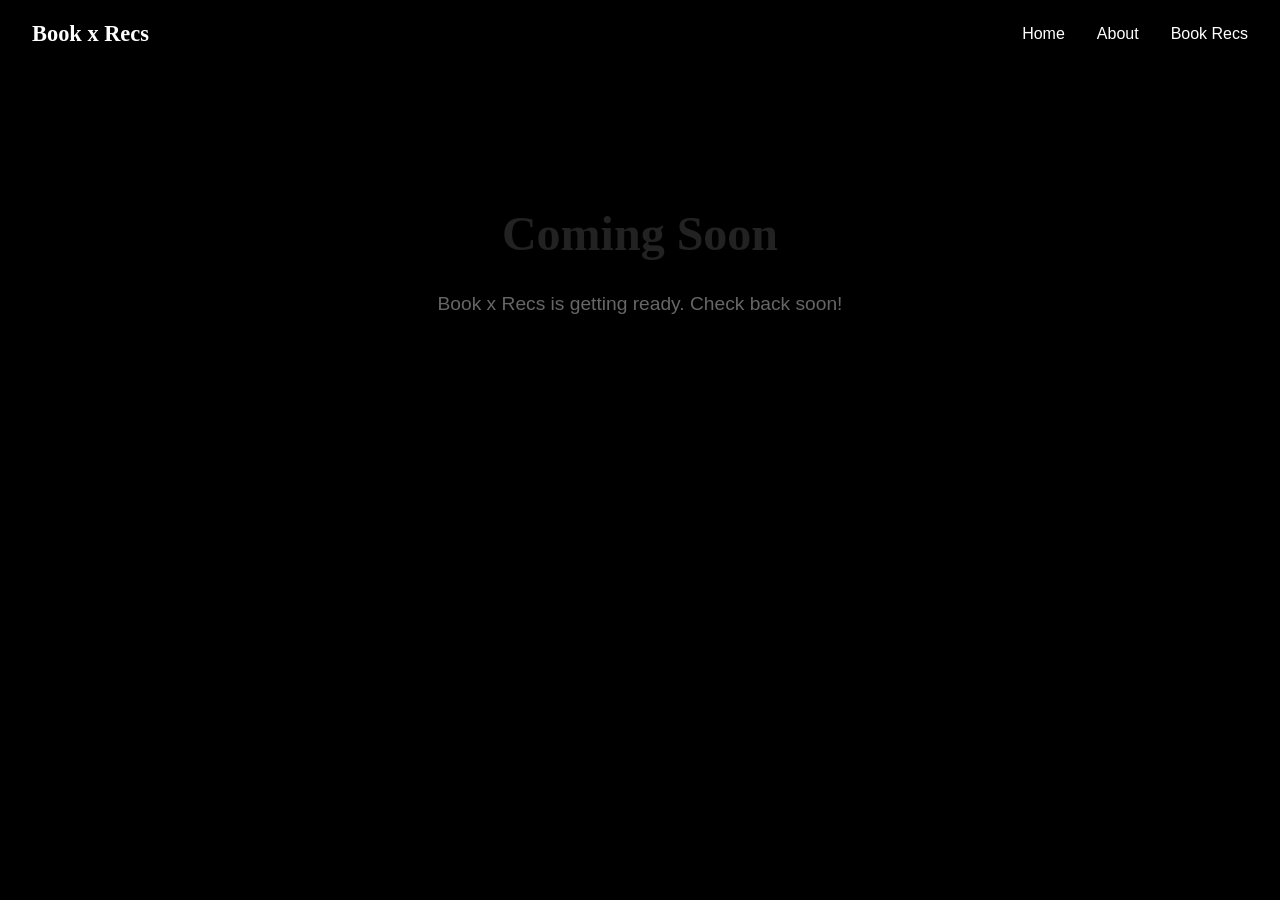
==== index.html @ 5a96cae8 "draft 1 - structure and nav bar" ====
<!DOCTYPE html>
<html lang="en">
<head>
    <meta charset="UTF-8">
    <meta name="viewport" content="width=device-width, initial-scale=1.0">
    <title>Books x Recs - Home</title>
    <link rel="stylesheet" href="css/stylesheet.css">
</head>
<body>
    <nav>
        <a href="index.html" class="logo">Book x Recs</a>
        <ul>
            <li><a href="index.html">Home</a></li>
            <li><a href="about.html">About</a></li>
            <li><a href="bookRecs.html">Book Recs</a></li>
        </ul>
    </nav>
<section class="coming-soon">
    <h1>Coming Soon</h1>
    <p>Book x Recs is getting ready. Check back soon!</p>
</section>
---- css/stylesheet.css ----
/* refresh/reset */
* {
  margin: 0;
  padding: 0;
  box-sizing: border-box;
}

/* resposivity= */
html, body {
  overflow-x: hidden;
  max-width: 100%;
}

img {
  max-width: 100%;
  height: auto;
  display: block;
}

/* Body */
body {
  font-family: 'Helvetica Neue', Arial, sans-serif;
  line-height: 1.6;
  color: #222;
  background-color: #000000;
}

/* Navigation Bar */
nav {
  position: sticky;
  top: 0;
  background-color: #000000;
  box-shadow: 0 2px 4px rgba(0, 0, 0, 0.2);
  z-index: 100;
  display: flex;
  justify-content: space-between;
  align-items: center;
  padding: 1rem 2rem;
}

.logo {
  color: #fff;
  font-size: 1.4rem;
  font-weight: 700;
  text-decoration: none;
  font-family: Georgia, 'Times New Roman', serif;
}

nav ul {
  list-style: none;
  display: flex;
  flex-wrap: wrap;
  gap: 1rem 2rem;
}

nav a {
  text-decoration: none;
  color: #fff;
  font-weight: 500;
}

nav a:hover {
  color: #d99a4e;
}

/* home page heading */
.hero {
  text-align: center;
  padding: 6rem 1rem;
}

.hero h1 {
  font-size: 3.5rem;
  margin-bottom: 0.5rem;
  font-family: Georgia, 'Times New Roman', serif;
}

.hero p {
  font-size: 1.2rem;
  color: #666;
}

/* container */
.container {
  max-width: 1000px;
  margin: 0 auto;
  padding: 2rem 1rem;
}

/* coming soon */
.coming-soon {
  text-align: center;
  padding: 8rem 1rem;
}

.coming-soon h1 {
  font-size: 3rem;
  font-family: Georgia, 'Times New Roman', serif;
  margin-bottom: 1rem;
}

.coming-soon p {
  font-size: 1.2rem;
  color: #666;
}

/* responsivity - mobile */
@media (max-width: 600px) {
  .hero h1 {
    font-size: 2.2rem;
  }

  .hero p {
    font-size: 1rem;
  }

  .hero {
    padding: 3rem 1rem;
  }

  nav ul {
    gap: 1rem;
  }
}
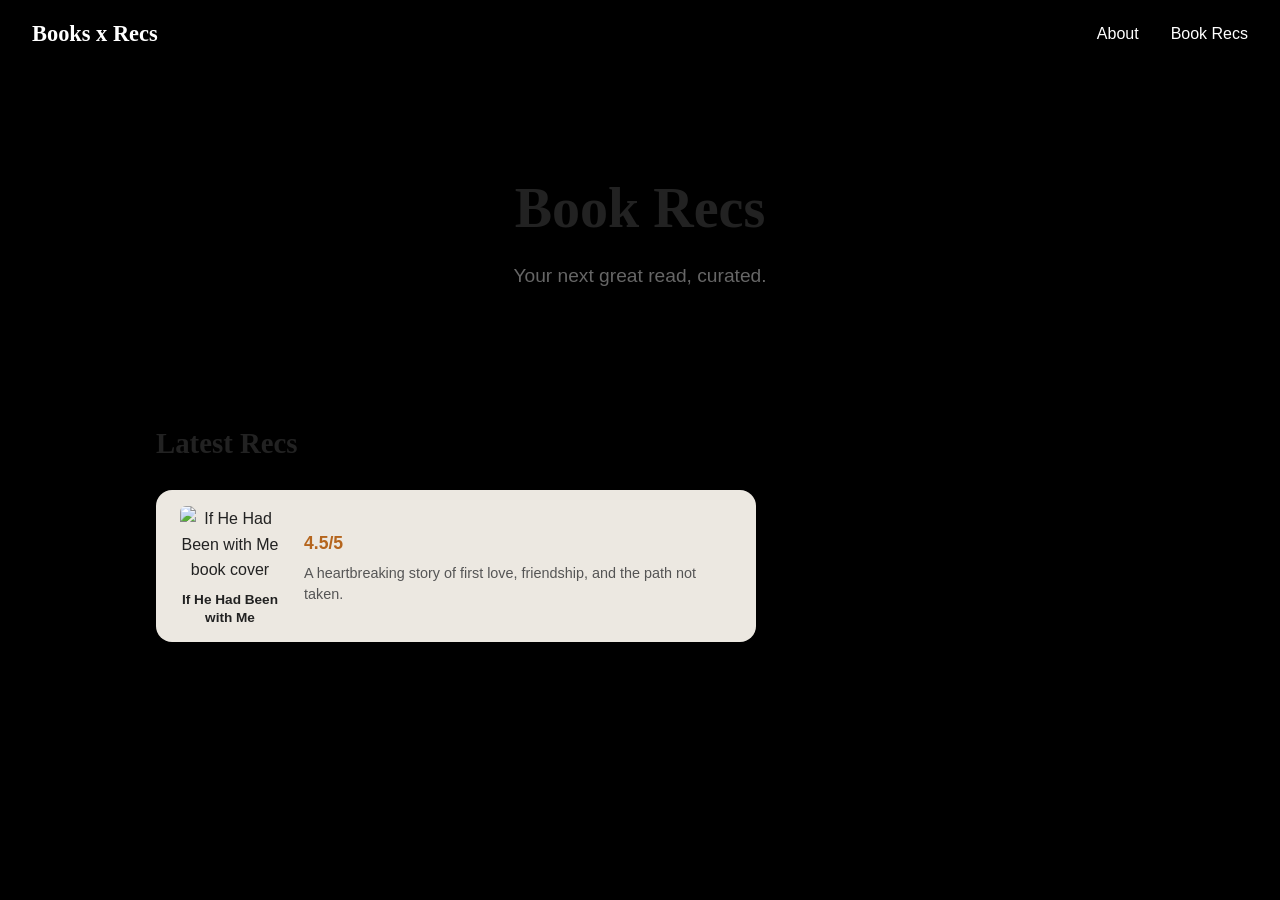
==== commit 3a2ebf0c: "updated nav bar + about and index page changes" ====
--- a/index.html
+++ b/index.html
@@ -8,14 +8,31 @@
 </head>
 <body>
     <nav>
-        <a href="index.html" class="logo">Book x Recs</a>
+        <a href="index.html" class="logo">Books x Recs</a>
         <ul>
-            <li><a href="index.html">Home</a></li>
             <li><a href="about.html">About</a></li>
             <li><a href="bookRecs.html">Book Recs</a></li>
         </ul>
     </nav>
-<section class="coming-soon">
-    <h1>Coming Soon</h1>
-    <p>Book x Recs is getting ready. Check back soon!</p>
-</section>+     <section class="hero">
+        <h1>Book Recs</h1>
+        <p>Your next great read, curated.</p>
+    </section>
+
+    <section class="book-row container">
+        <h2>Latest Recs</h2>
+        <div class="book-list">
+
+    <a href="book_recs.html" class="book-card">
+    <div class="book-cover-block">
+        <img src="https://covers.openlibrary.org/b/isbn/9781728205489-M.jpg" alt="If He Had Been with Me book cover">
+        <p class="book-title">If He Had Been with Me</p>
+    </div>
+    <div class="book-info">
+        <p class="rating">4.5/5</p>
+        <p class="book-blurb">A heartbreaking story of first love, friendship, and the path not taken.</p>
+    </div>
+    </a>
+
+        </div>
+        </section>
--- a/css/stylesheet.css
+++ b/css/stylesheet.css
@@ -86,6 +86,86 @@
   margin: 0 auto;
   padding: 2rem 1rem;
 }
+/* about page */
+.about h1 {
+  font-size: 2.5rem;
+  font-family: Georgia, 'Times New Roman', serif;
+  margin-bottom: 1.5rem;
+}
+
+.about p {
+  font-size: 1.1rem;
+  color: #444;
+  margin-bottom: 1rem;
+  max-width: 650px;
+}
+
+/*home page*/
+.book-row h2 {
+  font-family: Georgia, 'Times New Roman', serif;
+  font-size: 1.8rem;
+  margin-bottom: 1.5rem;
+}
+
+.book-list {
+  display: flex;
+  flex-direction: column;   /* cards now stack vertically since each one is wide */
+  gap: 1.5rem;
+}
+
+.book-card {
+  background-color: #ece8e1;
+  border-radius: 16px;       /* rounded rectangle */
+  padding: 1rem 1.5rem;
+  text-decoration: none;
+  color: #222;
+  display: flex;
+  flex-direction: row;       /* horizontal layout */
+  align-items: center;
+  gap: 1.5rem;
+  box-shadow: 0 2px 6px rgba(0, 0, 0, 0.08);
+  transition: transform 0.15s ease;
+  max-width: 600px;
+}
+
+.book-card:hover {
+  transform: translateY(-4px);
+}
+
+.book-cover-block {
+  flex: 0 0 auto;
+  text-align: center;
+  width: 100px;
+}
+
+.book-cover-block img {
+  width: 100%;
+  border-radius: 6px;
+  margin-bottom: 0.5rem;
+}
+
+.book-cover-block .book-title {
+  font-size: 0.85rem;
+  font-weight: 600;
+  line-height: 1.3;
+}
+
+.book-info {
+  flex: 1;
+}
+
+.book-info .rating {
+  font-weight: 700;
+  color: #b5651d;
+  font-size: 1.1rem;
+  margin-bottom: 0.4rem;
+}
+
+.book-info .book-blurb {
+  font-size: 0.9rem;
+  color: #555;
+  line-height: 1.4;
+}
 
 /* coming soon */
 .coming-soon {
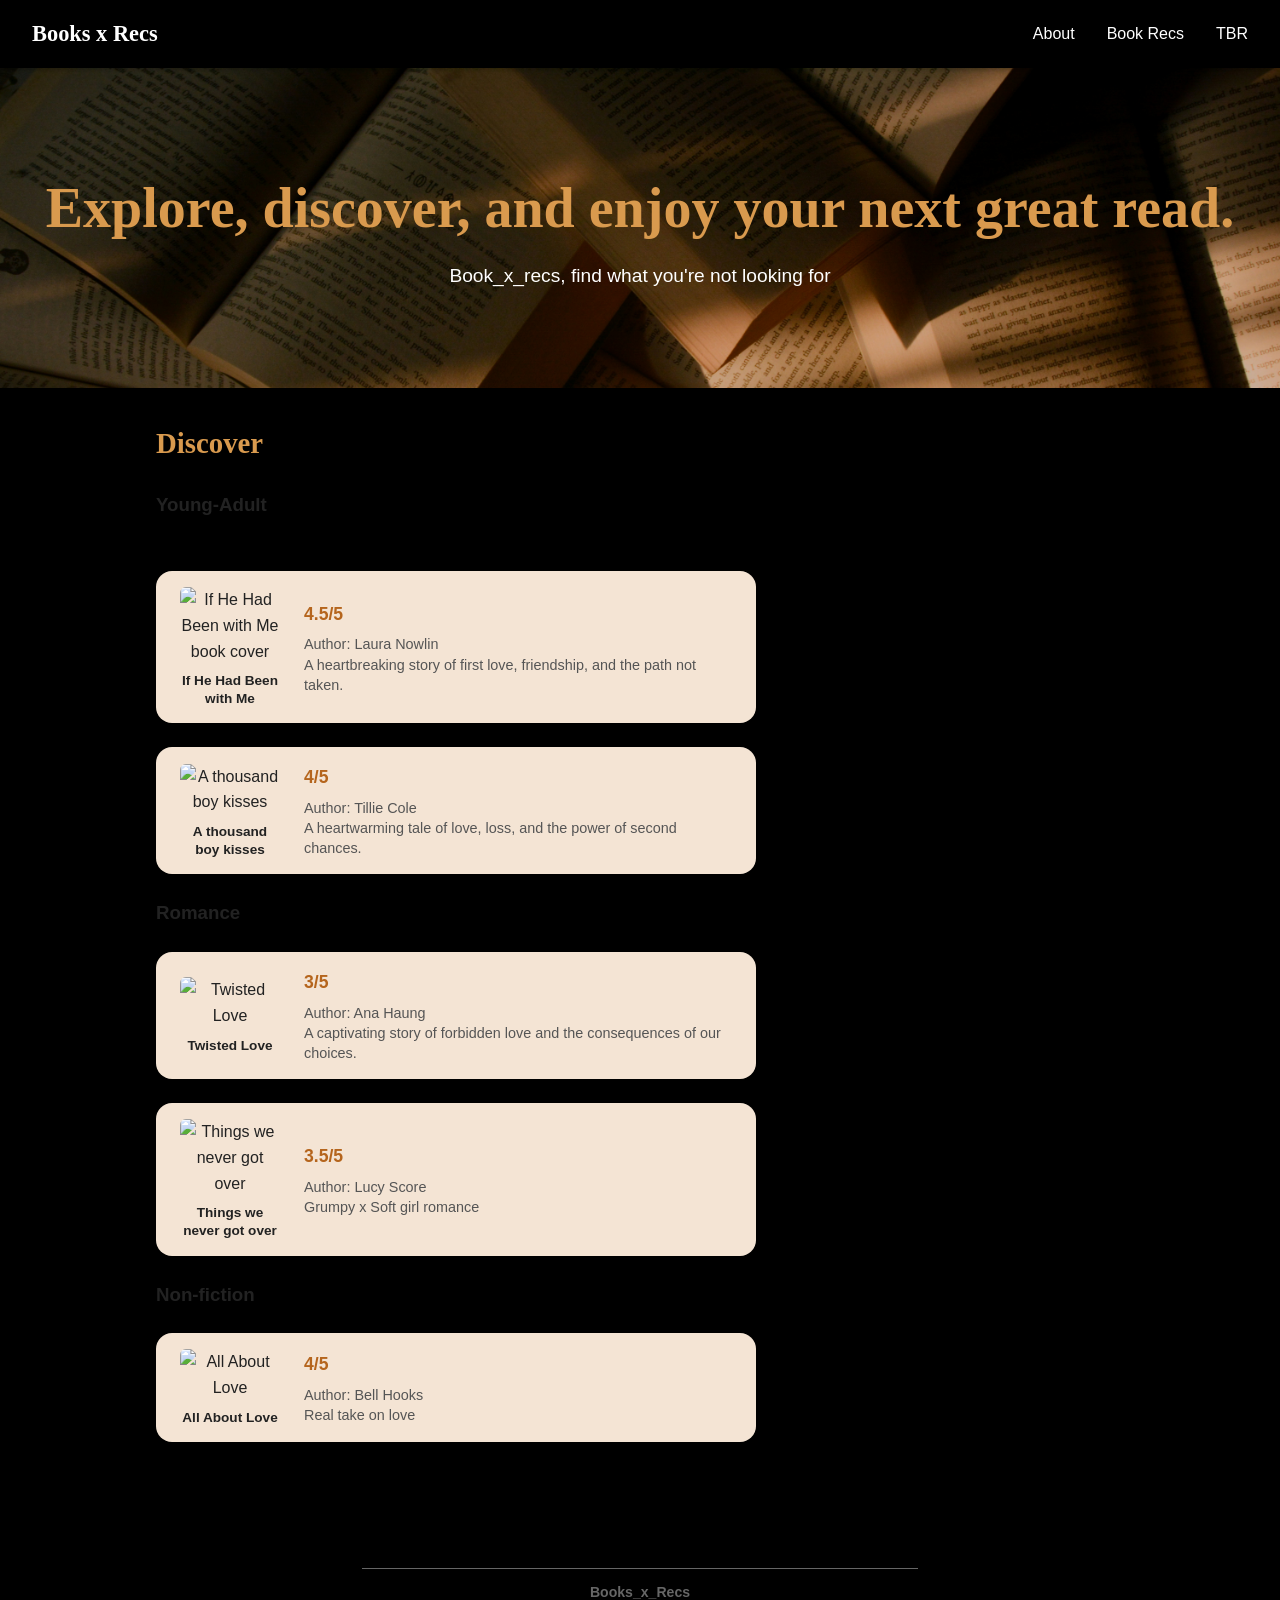
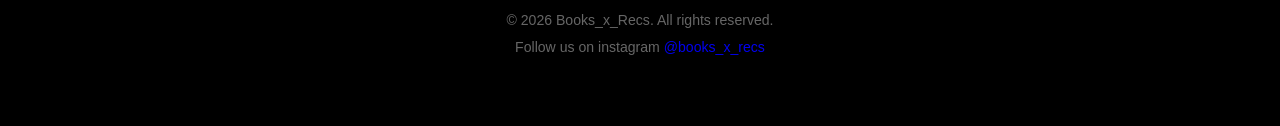
==== commit a4d5e418: "index + abouts updated" ====
--- a/index.html
+++ b/index.html
@@ -12,27 +12,88 @@
         <ul>
             <li><a href="about.html">About</a></li>
             <li><a href="bookRecs.html">Book Recs</a></li>
+            <li><a href="tbr.html">TBR</a></li>
         </ul>
     </nav>
      <section class="hero">
-        <h1>Book Recs</h1>
-        <p>Your next great read, curated.</p>
+        <h1>Explore, discover, and enjoy your next great read.</h1>
+        <p>Book_x_recs, find what you're not looking for</p>
     </section>
 
     <section class="book-row container">
-        <h2>Latest Recs</h2>
+        <h2>Discover</h2>
+         <h3> Young-Adult</h3>
+    </br><br>
         <div class="book-list">
 
-    <a href="book_recs.html" class="book-card">
+    <a href="bookRecs.html" class="book-card">
     <div class="book-cover-block">
         <img src="https://covers.openlibrary.org/b/isbn/9781728205489-M.jpg" alt="If He Had Been with Me book cover">
         <p class="book-title">If He Had Been with Me</p>
     </div>
     <div class="book-info">
         <p class="rating">4.5/5</p>
+         <p class="book-blurb">Author: Laura Nowlin</p>
         <p class="book-blurb">A heartbreaking story of first love, friendship, and the path not taken.</p>
     </div>
     </a>
 
+    <a href="bookRecs.html" class="book-card">
+    <div class="book-cover-block">
+        <img src="https://covers.openlibrary.org/b/isbn/9781504757638.jpg" alt="A thousand boy kisses">
+        <p class="book-title">A thousand boy kisses</p>
+    </div>
+    <div class="book-info">
+        <p class="rating">4/5</p>
+         <p class="book-blurb">Author: Tillie Cole</p>
+        <p class="book-blurb">A heartwarming tale of love, loss, and the power of second chances.</p>
+    </div>
+
+    </a>
+    <h3> Romance </h3>
+     <a href="bookRecs.html" class="book-card">
+         <div class="book-cover-block">
+        <img src="https://covers.openlibrary.org/b/isbn/9781735056678.jpg" alt="Twisted Love">
+        <p class="book-title">Twisted Love</p>
         </div>
-        </section>+        <div class="book-info">
+            <p class="rating">3/5</p>
+             <p class="book-blurb">Author: Ana Haung</p>
+            <p class="book-blurb">A captivating story of forbidden love and the consequences of our choices.</p>
+        </div>
+     </a>
+     <a href="bookRecs.html" class="book-card">
+         <div class="book-cover-block">
+        <img src="https://covers.openlibrary.org/b/isbn/9781728278872.jpg" alt="Things we never got over">
+        <p class="book-title">Things we never got over</p>
+        </div>
+        <div class="book-info">
+            <p class="rating">3.5/5</p>
+            <p class="book-blurb">Author: Lucy Score</p>
+              <p class="book-blurb">Grumpy x Soft girl romance</p>
+        </div>
+     </a>
+
+     <h3> Non-fiction </h3>
+     <a href="bookRecs.html" class="book-card">
+         <div class="book-cover-block">
+        <img src="https://covers.openlibrary.org/b/isbn/9780060959470.jpg" alt="All About Love">
+        <p class="book-title">All About Love</p>
+        </div>
+        <div class="book-info">
+            <p class="rating">4/5</p>
+            <p class="book-blurb">Author: Bell Hooks</p>         
+            <p class="book-blurb">Real take on love </p>
+        </div>
+     </a>
+    
+    <!-- Footer -->
+  <footer class="footer">
+    <div class="footer-divider"></div>
+    <p><strong class="footer-brand">Books_x_Recs</strong></p>
+    <p>© 2026 Books_x_Recs. All rights reserved.</p>
+    <p> Follow us on instagram <a href="https://www.instagram.com/books_x_recs" target="_blank" rel="noopener noreferrer">@books_x_recs</a></p>
+  </footer>
+   
+    </div>
+    </section>
--- a/css/stylesheet.css
+++ b/css/stylesheet.css
@@ -67,17 +67,20 @@
 .hero {
   text-align: center;
   padding: 6rem 1rem;
+  background-image: url('../images/image_hero2.jpg');
+  background-size: cover;
 }
 
 .hero h1 {
   font-size: 3.5rem;
   margin-bottom: 0.5rem;
   font-family: Georgia, 'Times New Roman', serif;
+  color: #d99a4e;
 }
 
 .hero p {
   font-size: 1.2rem;
-  color: #666;
+  color: #fff;
 }
 
 /* container */
@@ -87,15 +90,24 @@
   padding: 2rem 1rem;
 }
 /* about page */
+.about{
+  background-image: url('../images/about2.jpg');
+  background-size: cover;
+  padding: 2rem 1rem;
+  background-repeat: no-repeat;
+
+  
+}
 .about h1 {
   font-size: 2.5rem;
   font-family: Georgia, 'Times New Roman', serif;
   margin-bottom: 1.5rem;
+  color: #d99a4e;
 }
 
 .about p {
   font-size: 1.1rem;
-  color: #444;
+  color: #fff;
   margin-bottom: 1rem;
   max-width: 650px;
 }
@@ -105,6 +117,7 @@
   font-family: Georgia, 'Times New Roman', serif;
   font-size: 1.8rem;
   margin-bottom: 1.5rem;
+  color: #d99a4e;
 }
 
 .book-list {
@@ -114,7 +127,7 @@
 }
 
 .book-card {
-  background-color: #ece8e1;
+  background-color: #f4e4d4;
   border-radius: 16px;       /* rounded rectangle */
   padding: 1rem 1.5rem;
   text-decoration: none;
@@ -183,7 +196,40 @@
   font-size: 1.2rem;
   color: #666;
 }
-
+ /* Footer  */
+
+.footer {
+  background: #000;
+  color: #666;
+  text-align: center;
+  padding: 30px 20px;
+  margin-top: 60px;
+  font-size: 0.88rem;
+  width: 100%;
+  box-sizing: border-box;
+}
+
+.footer p {
+  margin: 5px 0;
+}
+
+.footer a {
+  text-decoration: none;
+}
+
+.footer a:hover {
+  text-decoration: underline;
+}
+
+/* Footer brand name */
+.footer-brand {
+  color: var(--white);
+}
+.footer-divider {
+  border-top: 1px solid #666;
+  margin: 12px auto;
+  width: 60%;
+}
 /* responsivity - mobile */
 @media (max-width: 600px) {
   .hero h1 {
@@ -201,4 +247,5 @@
   nav ul {
     gap: 1rem;
   }
+
 }
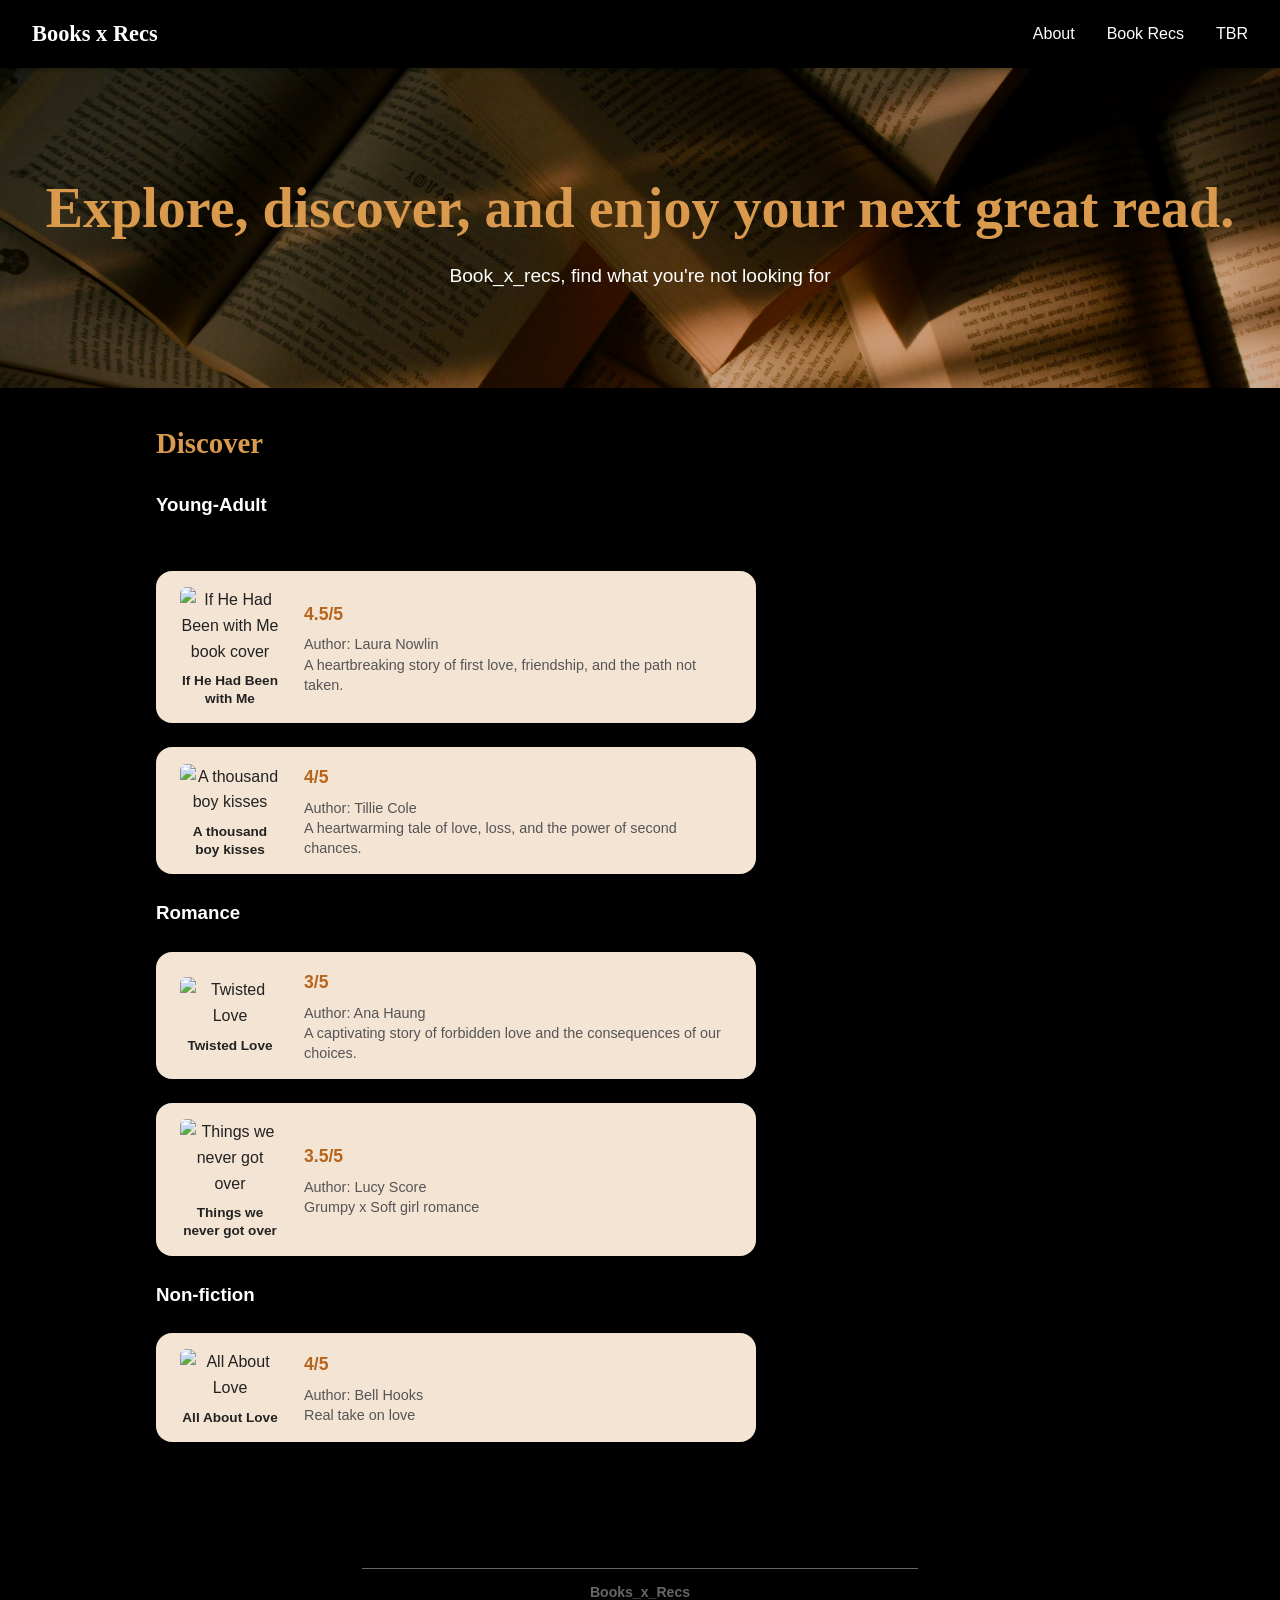
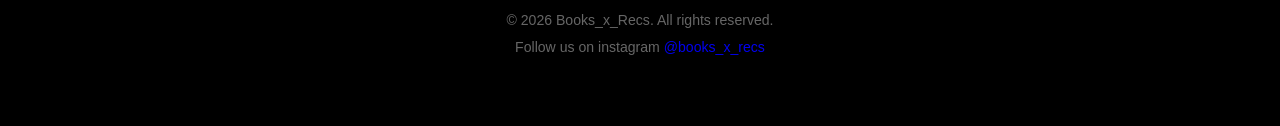
==== commit f5349037: "updated responsivity 2" ====
--- a/index.html
+++ b/index.html
@@ -97,3 +97,4 @@
    
     </div>
     </section>
+<script src="menu.js"></script>
--- a/css/stylesheet.css
+++ b/css/stylesheet.css
@@ -119,6 +119,9 @@
   margin-bottom: 1.5rem;
   color: #d99a4e;
 }
+.book-row h3{
+  color: #fff;
+}
 
 .book-list {
   display: flex;
@@ -247,5 +250,22 @@
   nav ul {
     gap: 1rem;
   }
+  .menu-toggle {
+        display: block;
+        font-size: 2rem;
+        background: none;
+        border: none;
+        cursor: pointer;
+    }
+
+    .nav-links {
+        display: none;
+        flex-direction: column;
+        width: 100%;
+    }
+
+    .nav-links.active {
+        display: flex;
+    }
 
 }
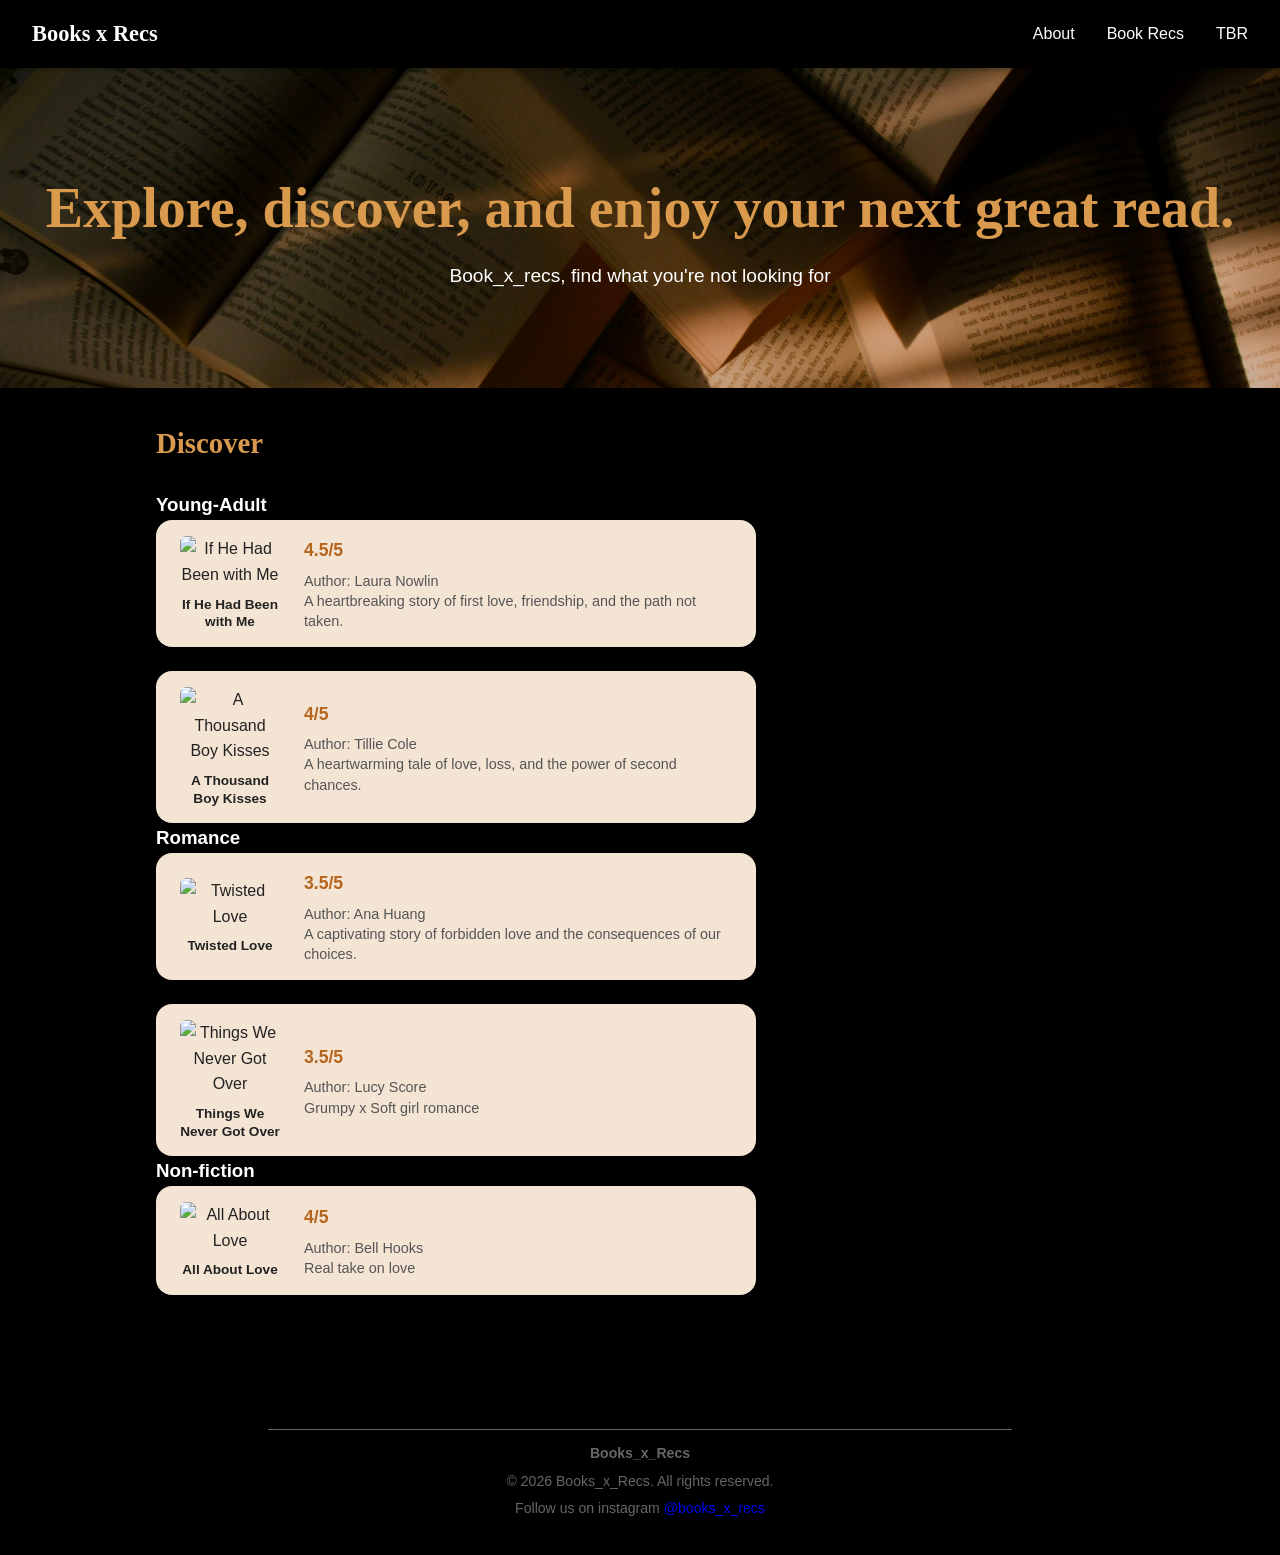
==== commit 64a80fc2: "javascript files added, changes made" ====
--- a/index.html
+++ b/index.html
@@ -9,7 +9,8 @@
 <body>
     <nav>
         <a href="index.html" class="logo">Books x Recs</a>
-        <ul>
+        <button class="menu-toggle">☰</button>
+        <ul class="nav-links">
             <li><a href="about.html">About</a></li>
             <li><a href="bookRecs.html">Book Recs</a></li>
             <li><a href="tbr.html">TBR</a></li>
@@ -20,72 +21,14 @@
         <p>Book_x_recs, find what you're not looking for</p>
     </section>
 
-    <section class="book-row container">
+   <section class="book-row container">
         <h2>Discover</h2>
-         <h3> Young-Adult</h3>
-    </br><br>
-        <div class="book-list">
+        <div id="book-rows">
+            <!-- rendered by js/render-home.js from js/books-data.js -->
+        </div>
+    </section>
+ 
 
-    <a href="bookRecs.html" class="book-card">
-    <div class="book-cover-block">
-        <img src="https://covers.openlibrary.org/b/isbn/9781728205489-M.jpg" alt="If He Had Been with Me book cover">
-        <p class="book-title">If He Had Been with Me</p>
-    </div>
-    <div class="book-info">
-        <p class="rating">4.5/5</p>
-         <p class="book-blurb">Author: Laura Nowlin</p>
-        <p class="book-blurb">A heartbreaking story of first love, friendship, and the path not taken.</p>
-    </div>
-    </a>
-
-    <a href="bookRecs.html" class="book-card">
-    <div class="book-cover-block">
-        <img src="https://covers.openlibrary.org/b/isbn/9781504757638.jpg" alt="A thousand boy kisses">
-        <p class="book-title">A thousand boy kisses</p>
-    </div>
-    <div class="book-info">
-        <p class="rating">4/5</p>
-         <p class="book-blurb">Author: Tillie Cole</p>
-        <p class="book-blurb">A heartwarming tale of love, loss, and the power of second chances.</p>
-    </div>
-
-    </a>
-    <h3> Romance </h3>
-     <a href="bookRecs.html" class="book-card">
-         <div class="book-cover-block">
-        <img src="https://covers.openlibrary.org/b/isbn/9781735056678.jpg" alt="Twisted Love">
-        <p class="book-title">Twisted Love</p>
-        </div>
-        <div class="book-info">
-            <p class="rating">3/5</p>
-             <p class="book-blurb">Author: Ana Haung</p>
-            <p class="book-blurb">A captivating story of forbidden love and the consequences of our choices.</p>
-        </div>
-     </a>
-     <a href="bookRecs.html" class="book-card">
-         <div class="book-cover-block">
-        <img src="https://covers.openlibrary.org/b/isbn/9781728278872.jpg" alt="Things we never got over">
-        <p class="book-title">Things we never got over</p>
-        </div>
-        <div class="book-info">
-            <p class="rating">3.5/5</p>
-            <p class="book-blurb">Author: Lucy Score</p>
-              <p class="book-blurb">Grumpy x Soft girl romance</p>
-        </div>
-     </a>
-
-     <h3> Non-fiction </h3>
-     <a href="bookRecs.html" class="book-card">
-         <div class="book-cover-block">
-        <img src="https://covers.openlibrary.org/b/isbn/9780060959470.jpg" alt="All About Love">
-        <p class="book-title">All About Love</p>
-        </div>
-        <div class="book-info">
-            <p class="rating">4/5</p>
-            <p class="book-blurb">Author: Bell Hooks</p>         
-            <p class="book-blurb">Real take on love </p>
-        </div>
-     </a>
     
     <!-- Footer -->
   <footer class="footer">
@@ -97,4 +40,9 @@
    
     </div>
     </section>
-<script src="menu.js"></script>+
+    <script src="menu.js"></script>
+    <script src="js/bookData.js"></script>
+    <script src="js/renderIndex.js"></script>
+</body>
+</html>
--- a/css/stylesheet.css
+++ b/css/stylesheet.css
@@ -233,6 +233,273 @@
   margin: 12px auto;
   width: 60%;
 }
+.menu-toggle {
+    display: none;
+}
+
+nav {
+    display: flex;
+    justify-content: space-between;
+    align-items: center;
+}
+/* ── Book Recs Page ── */
+.recs-hero {
+  text-align: center;
+  padding: 4rem 1rem 2rem;
+  background-color: #000;
+  background-image: url('../images/bookReview1.jpg');
+  background-size: cover;
+  background-position: center;
+  height: 350px;
+}
+
+.recs-hero h1 {
+  font-family: Georgia, 'Times New Roman', serif;
+  font-size: 3rem;
+  color: #d99a4e;
+  margin-bottom: 0.5rem;
+}
+
+.recs-hero p {
+  color: #fff;
+  font-size: 1.1rem;
+}
+
+.recs-container {
+  padding-top: 2rem;
+}
+
+.category-block {
+  margin-bottom: 3rem;
+}
+
+.category-title {
+  font-family: Georgia, 'Times New Roman', serif;
+  font-size: 1.6rem;
+  color: #d99a4e;
+  border-bottom: 1px solid #333;
+  padding-bottom: 0.5rem;
+  margin-bottom: 1.5rem;
+}
+
+.trope-tag {
+  font-style: italic;
+  color: #b5651d !important;
+  font-size: 0.85rem !important;
+}
+
+
+/* ── Individual Book Page ── */
+.book-page {
+  padding-top: 3rem;
+  padding-bottom: 3rem;
+  color: #fff;
+}
+
+.book-page-header {
+  display: flex;
+  flex-direction: row;
+  gap: 2rem;
+  align-items: flex-start;
+  margin-bottom: 3rem;
+}
+
+.book-page-cover {
+  width: 140px;
+  border-radius: 8px;
+  flex-shrink: 0;
+  box-shadow: 0 4px 16px rgba(0,0,0,0.4);
+}
+
+.book-page-meta {
+  display: flex;
+  flex-direction: column;
+  gap: 0.5rem;
+}
+
+.book-page-title {
+  font-family: Georgia, 'Times New Roman', serif;
+  font-size: 2rem;
+  color: #d99a4e;
+}
+
+.book-page-author {
+  font-size: 1rem;
+  color: #ccc;
+}
+
+.book-page-rating {
+  font-size: 1.2rem;
+  font-weight: 700;
+  color: #b5651d;
+}
+
+.book-page-tropes {
+  font-style: italic;
+  font-size: 0.9rem;
+  color: #aaa;
+}
+
+/* Review section */
+.book-review-section {
+  margin-bottom: 3rem;
+}
+
+.section-heading {
+  font-family: Georgia, 'Times New Roman', serif;
+  font-size: 1.4rem;
+  color: #d99a4e;
+  margin-bottom: 1rem;
+  border-bottom: 1px solid #333;
+  padding-bottom: 0.4rem;
+}
+
+.book-review-section p {
+  color: #ddd;
+  font-size: 0.97rem;
+  line-height: 1.8;
+  margin-bottom: 1rem;
+}
+
+.review-verdict {
+  font-style: italic;
+  color: #b5651d !important;
+  font-weight: 600;
+}
+
+/* Comments section */
+.comments-section {
+  margin-bottom: 3rem;
+}
+
+.comments-subtext {
+  color: #aaa;
+  font-size: 0.9rem;
+  margin-bottom: 1.2rem;
+}
+
+.comment-form {
+  display: flex;
+  flex-direction: column;
+  gap: 0.75rem;
+  margin-bottom: 2rem;
+}
+
+.comment-input,
+.comment-textarea {
+  background-color: #1a1a1a;
+  border: 1px solid #444;
+  border-radius: 8px;
+  padding: 0.75rem 1rem;
+  color: #fff;
+  font-family: 'Helvetica Neue', Arial, sans-serif;
+  font-size: 0.95rem;
+  width: 100%;
+  resize: vertical;
+}
+
+.comment-input::placeholder,
+.comment-textarea::placeholder {
+  color: #666;
+}
+
+.comment-input:focus,
+.comment-textarea:focus {
+  outline: none;
+  border-color: #d99a4e;
+}
+
+.comment-btn {
+  align-self: flex-start;
+  background-color: #d99a4e;
+  color: #000;
+  border: none;
+  border-radius: 8px;
+  padding: 0.6rem 1.6rem;
+  font-weight: 700;
+  font-size: 0.95rem;
+  cursor: pointer;
+  transition: background-color 0.15s ease;
+}
+
+.comment-btn:hover {
+  background-color: #b5651d;
+  color: #fff;
+}
+
+.comment-card {
+  background-color: #1a1a1a;
+  border: 1px solid #2a2a2a;
+  border-radius: 10px;
+  padding: 1rem 1.2rem;
+  margin-bottom: 1rem;
+}
+
+.comment-author {
+  font-weight: 700;
+  color: #d99a4e;
+  font-size: 0.9rem;
+  margin-bottom: 0.4rem;
+}
+
+.comment-body {
+  color: #ccc;
+  font-size: 0.92rem;
+  line-height: 1.6;
+}
+
+/* Back link */
+.back-link-wrap {
+  margin-top: 1rem;
+}
+
+.back-link {
+  color: #d99a4e;
+  text-decoration: none;
+  font-size: 0.9rem;
+  font-weight: 600;
+}
+
+.back-link:hover {
+  text-decoration: underline;
+}
+
+/* ── Star Rating ── */
+.star-rating-wrap {
+  display: flex;
+  flex-direction: column;
+  gap: 0.3rem;
+}
+
+.star-label {
+  color: #aaa;
+  font-size: 0.88rem;
+}
+
+.stars {
+  display: flex;
+  gap: 0.2rem;
+}
+
+.star {
+  font-size: 1.8rem;
+  color: #444;
+  cursor: pointer;
+  transition: color 0.1s ease;
+  user-select: none;
+}
+
+.star.active {
+  color: #d99a4e;
+}
+
+.comment-stars {
+  color: #d99a4e;
+  font-size: 1rem;
+  margin-bottom: 0.3rem;
+  letter-spacing: 0.05rem;
+}
+
 /* responsivity - mobile */
 @media (max-width: 600px) {
   .hero h1 {
@@ -246,26 +513,48 @@
   .hero {
     padding: 3rem 1rem;
   }
-
-  nav ul {
-    gap: 1rem;
+  .book-page-header {
+    flex-direction: column;
+    align-items: center;
+    text-align: center;
+  }
+
+  .book-page-title {
+    font-size: 1.5rem;
   }
   .menu-toggle {
         display: block;
-        font-size: 2rem;
+        font-size: 1.5rem;
         background: none;
         border: none;
         cursor: pointer;
+        z-index: 1001;
+        color: #fff;
     }
 
+
     .nav-links {
-        display: none;
+        position: fixed;
+        top: 0;
+        right: -100%; 
+
+        width: 70%;
+        height: 100vh;
+
+        background: black;
+
+        display: flex;
         flex-direction: column;
-        width: 100%;
+        gap: 2rem;
+
+        padding: 6rem 2rem;
+
+        transition: 0.3s ease;
+        z-index: 1000;
     }
 
+
     .nav-links.active {
-        display: flex;
+        right: 0; /* slides in */
     }
-
 }
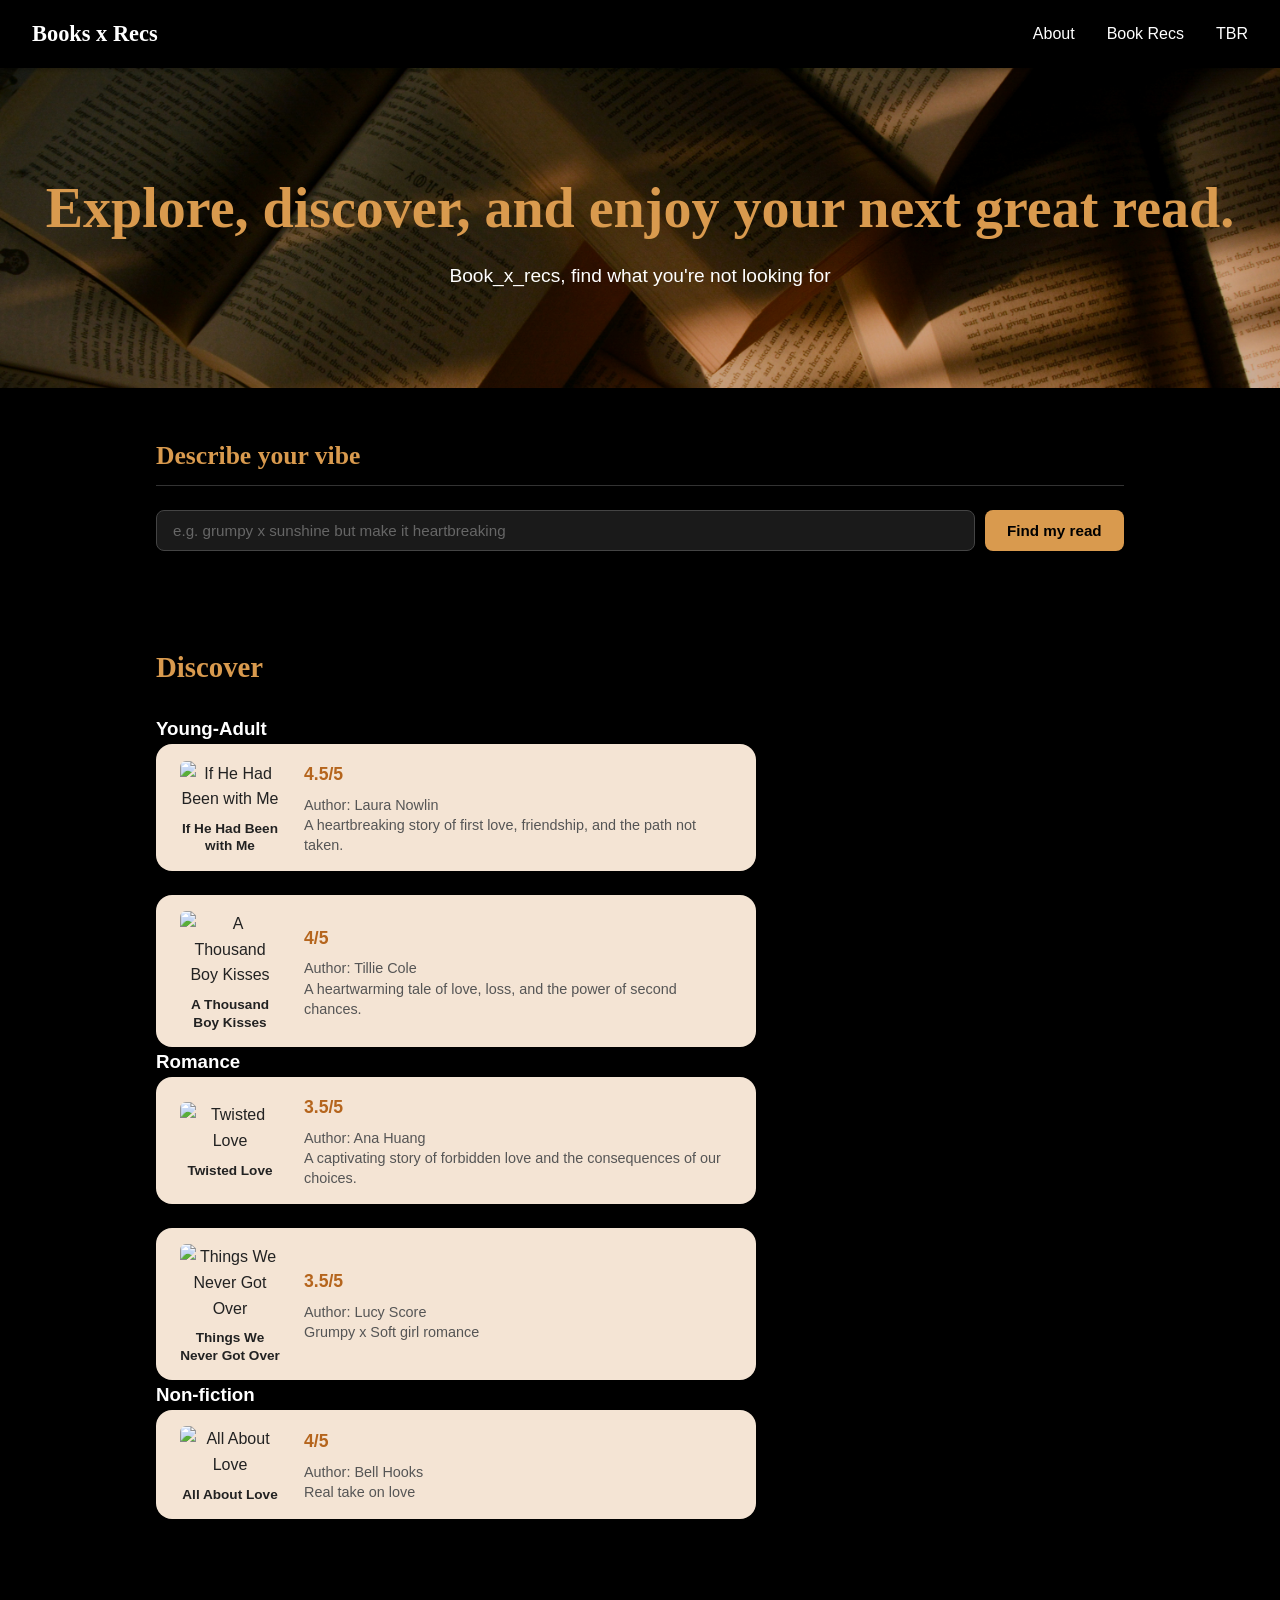
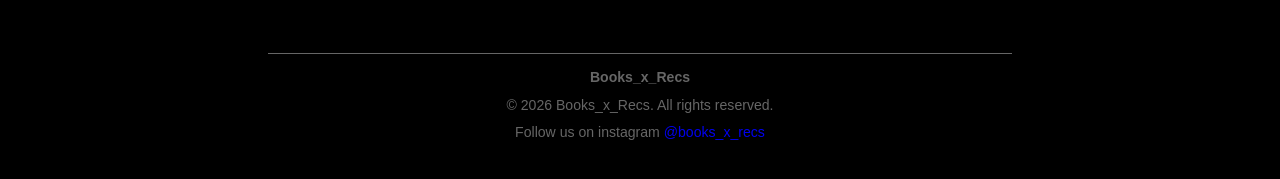
==== commit 0bf30bdb: "gemini seacrh function updated" ====
--- a/index.html
+++ b/index.html
@@ -21,15 +21,25 @@
         <p>Book_x_recs, find what you're not looking for</p>
     </section>
 
+    <section class="container">
+        <div class="vibe-search-block">
+            <h2 class="category-title">Describe your vibe</h2>
+            <form id="vibe-search-form" class="vibe-search-form">
+                <input type="text" id="vibe-search-input" placeholder="e.g. grumpy x sunshine but make it heartbreaking" maxlength="200">
+                <button type="submit">Find my read</button>
+            </form>
+            <p id="vibe-search-status" class="vibe-search-status"></p>
+            <div id="vibe-search-results" class="book-list"></div>
+        </div>
+    </section>
+
    <section class="book-row container">
         <h2>Discover</h2>
         <div id="book-rows">
-            <!-- rendered by js/render-home.js from js/books-data.js -->
+            <!-- rendered by js/renderIndex.js from js/bookData.js -->
         </div>
     </section>
- 
 
-    
     <!-- Footer -->
   <footer class="footer">
     <div class="footer-divider"></div>
@@ -37,12 +47,10 @@
     <p>© 2026 Books_x_Recs. All rights reserved.</p>
     <p> Follow us on instagram <a href="https://www.instagram.com/books_x_recs" target="_blank" rel="noopener noreferrer">@books_x_recs</a></p>
   </footer>
-   
-    </div>
-    </section>
 
     <script src="menu.js"></script>
     <script src="js/bookData.js"></script>
+    <script src="js/vibeSearch.js"></script>
     <script src="js/renderIndex.js"></script>
 </body>
-</html>
+</html>
--- a/css/stylesheet.css
+++ b/css/stylesheet.css
@@ -498,6 +498,129 @@
   font-size: 1rem;
   margin-bottom: 0.3rem;
   letter-spacing: 0.05rem;
+}
+
+/* ── Vibe Search (homepage) ── */
+.vibe-search-block {
+  padding-top: 1rem;
+  margin-bottom: 1rem;
+}
+
+.vibe-search-form {
+  display: flex;
+  gap: 0.6rem;
+  flex-wrap: wrap;
+  margin-bottom: 0.8rem;
+}
+
+.vibe-search-form input {
+  flex: 1;
+  min-width: 220px;
+  background-color: #1a1a1a;
+  border: 1px solid #444;
+  border-radius: 8px;
+  padding: 0.7rem 1rem;
+  color: #fff;
+  font-size: 0.95rem;
+}
+
+.vibe-search-form input::placeholder {
+  color: #666;
+}
+
+.vibe-search-form input:focus {
+  outline: none;
+  border-color: #d99a4e;
+}
+
+.vibe-search-form button {
+  background-color: #d99a4e;
+  color: #000;
+  border: none;
+  border-radius: 8px;
+  padding: 0.7rem 1.4rem;
+  font-weight: 700;
+  font-size: 0.95rem;
+  cursor: pointer;
+}
+
+.vibe-search-form button:hover {
+  background-color: #b5651d;
+  color: #fff;
+}
+
+.vibe-search-form button:disabled {
+  opacity: 0.6;
+  cursor: not-allowed;
+}
+
+.vibe-search-status {
+  color: #aaa;
+  font-size: 0.9rem;
+  display: none;
+  margin-bottom: 1rem;
+}
+
+/* ── Filter Bar (Book Recs page) ── */
+.filter-bar {
+  display: flex;
+  flex-direction: column;
+  gap: 0.9rem;
+  padding-top: 1rem;
+}
+
+.filter-group {
+  display: flex;
+  flex-wrap: wrap;
+  gap: 0.6rem;
+  align-items: center;
+}
+
+.filter-group-label {
+  color: #aaa;
+  font-size: 0.85rem;
+  margin-right: 0.3rem;
+}
+
+.filter-btn {
+  background-color: #1a1a1a;
+  color: #ddd;
+  border: 1px solid #333;
+  border-radius: 999px;
+  padding: 0.4rem 1rem;
+  font-size: 0.85rem;
+  cursor: pointer;
+  transition: all 0.15s ease;
+}
+
+.filter-btn:hover {
+  border-color: #d99a4e;
+  color: #fff;
+}
+
+.filter-btn.active {
+  background-color: #d99a4e;
+  color: #000;
+  border-color: #d99a4e;
+  font-weight: 600;
+}
+
+.filter-results-line {
+  color: #aaa;
+  font-size: 0.88rem;
+  display: flex;
+  align-items: center;
+  gap: 0.8rem;
+}
+
+.clear-filters-btn {
+  background: none;
+  border: none;
+  color: #d99a4e;
+  font-size: 0.85rem;
+  cursor: pointer;
+  text-decoration: underline;
+  padding: 0;
 }
 
 /* responsivity - mobile */
